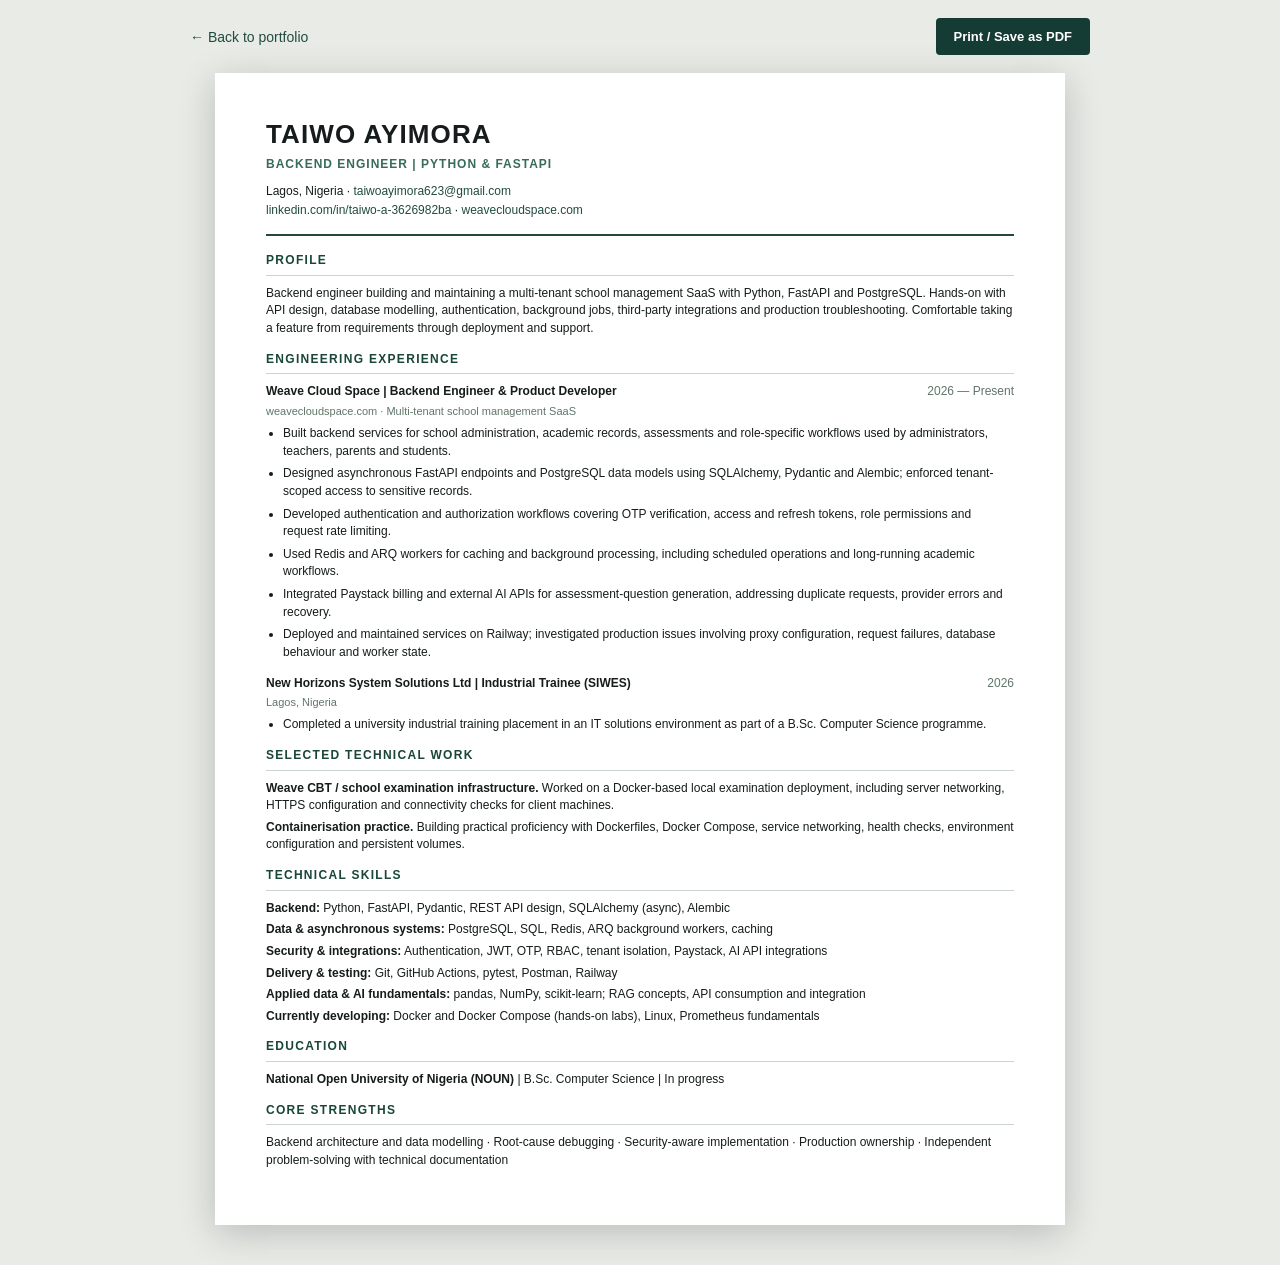
==== resume.html @ b659509c "feat: publish responsive backend engineering portfolio and Pages workflow" ====
<!doctype html>
<html lang="en">
<head><meta charset="utf-8"><meta name="viewport" content="width=device-width, initial-scale=1"><title>Taiwo Ayimora — Résumé</title><meta name="description" content="Résumé of Taiwo Ayimora, backend engineer."><link rel="stylesheet" href="./resume.css"><link rel="icon" type="image/svg+xml" href="./assets/favicon.svg"></head>
<body>
<div class="toolbar"><a href="./index.html">← Back to portfolio</a><button type="button" onclick="window.print()">Print / Save as PDF</button></div>
<main class="sheet">
<header><h1>TAIWO AYIMORA</h1><p class="role">BACKEND ENGINEER | PYTHON & FASTAPI</p><p>Lagos, Nigeria · <a href="mailto:taiwoayimora623@gmail.com">taiwoayimora623@gmail.com</a></p><p><a href="https://www.linkedin.com/in/taiwo-a-3626982ba">linkedin.com/in/taiwo-a-3626982ba</a> · <a href="https://weavecloudspace.com">weavecloudspace.com</a></p></header>
<section><h2>PROFILE</h2><p>Backend engineer building and maintaining a multi-tenant school management SaaS with Python, FastAPI and PostgreSQL. Hands-on with API design, database modelling, authentication, background jobs, third-party integrations and production troubleshooting. Comfortable taking a feature from requirements through deployment and support.</p></section>
<section><h2>ENGINEERING EXPERIENCE</h2><div class="entry-head"><strong>Weave Cloud Space | Backend Engineer & Product Developer</strong><span>2026 — Present</span></div><div class="sub">weavecloudspace.com · Multi-tenant school management SaaS</div><ul>
<li>Built backend services for school administration, academic records, assessments and role-specific workflows used by administrators, teachers, parents and students.</li>
<li>Designed asynchronous FastAPI endpoints and PostgreSQL data models using SQLAlchemy, Pydantic and Alembic; enforced tenant-scoped access to sensitive records.</li>
<li>Developed authentication and authorization workflows covering OTP verification, access and refresh tokens, role permissions and request rate limiting.</li>
<li>Used Redis and ARQ workers for caching and background processing, including scheduled operations and long-running academic workflows.</li>
<li>Integrated Paystack billing and external AI APIs for assessment-question generation, addressing duplicate requests, provider errors and recovery.</li>
<li>Deployed and maintained services on Railway; investigated production issues involving proxy configuration, request failures, database behaviour and worker state.</li>
</ul>
<div class="entry-head"><strong>New Horizons System Solutions Ltd | Industrial Trainee (SIWES)</strong><span>2026</span></div><div class="sub">Lagos, Nigeria</div><ul><li>Completed a university industrial training placement in an IT solutions environment as part of a B.Sc. Computer Science programme.</li></ul>
</section>
<section><h2>SELECTED TECHNICAL WORK</h2><p><strong>Weave CBT / school examination infrastructure.</strong> Worked on a Docker-based local examination deployment, including server networking, HTTPS configuration and connectivity checks for client machines.</p><p><strong>Containerisation practice.</strong> Building practical proficiency with Dockerfiles, Docker Compose, service networking, health checks, environment configuration and persistent volumes.</p></section>
<section><h2>TECHNICAL SKILLS</h2><p><strong>Backend:</strong> Python, FastAPI, Pydantic, REST API design, SQLAlchemy (async), Alembic</p><p><strong>Data & asynchronous systems:</strong> PostgreSQL, SQL, Redis, ARQ background workers, caching</p><p><strong>Security & integrations:</strong> Authentication, JWT, OTP, RBAC, tenant isolation, Paystack, AI API integrations</p><p><strong>Delivery & testing:</strong> Git, GitHub Actions, pytest, Postman, Railway</p><p><strong>Applied data & AI fundamentals:</strong> pandas, NumPy, scikit-learn; RAG concepts, API consumption and integration</p><p><strong>Currently developing:</strong> Docker and Docker Compose (hands-on labs), Linux, Prometheus fundamentals</p></section>
<section><h2>EDUCATION</h2><p><strong>National Open University of Nigeria (NOUN)</strong> | B.Sc. Computer Science | In progress</p></section>
<section><h2>CORE STRENGTHS</h2><p>Backend architecture and data modelling · Root-cause debugging · Security-aware implementation · Production ownership · Independent problem-solving with technical documentation</p></section>
</main></body></html>
---- resume.css ----
*{box-sizing:border-box}body{margin:0;background:#e8ebe6;color:#151c1b;font:12px/1.47 Arial,Helvetica,sans-serif}a{color:#214b41;text-decoration:none}.toolbar{max-width:900px;margin:18px auto;display:flex;align-items:center;justify-content:space-between;font:14px Arial,sans-serif}.toolbar button{background:#143c34;color:#fff;border:0;border-radius:4px;padding:11px 18px;font:600 13px Arial,sans-serif;cursor:pointer}.sheet{width:min(850px,calc(100% - 24px));margin:0 auto 40px;padding:42px 51px;background:#fff;box-shadow:0 8px 35px #0013}.sheet header{border-bottom:2px solid #23483e;padding-bottom:12px;margin-bottom:16px}.sheet h1{font-size:26px;letter-spacing:1.1px;margin:0 0 3px}.sheet .role{color:#396b5a;font-weight:700;letter-spacing:1px;margin-bottom:9px}.sheet header p{margin:2px 0}.sheet section{margin:13px 0}.sheet h2{font-size:12px;letter-spacing:1.3px;border-bottom:1px solid #cbd5ce;padding-bottom:5px;margin:0 0 9px;color:#194639}.sheet p{margin:4px 0}.sheet ul{margin:6px 0 13px;padding-left:17px}.sheet li{margin:0 0 5px}.entry-head{display:flex;justify-content:space-between;gap:15px}.sub{font-size:11px;color:#61756a;margin:2px 0 6px}.entry-head span{white-space:nowrap;color:#61756a}@media print{@page{size:A4;margin:14mm}body{background:white}.toolbar{display:none}.sheet{margin:0;width:100%;padding:0;box-shadow:none;font-size:10.5px}.sheet h1{font-size:24px}.sheet section{margin:10px 0}.sheet ul{margin-bottom:8px}.sheet li{margin-bottom:3px}}@media(max-width:570px){.toolbar{margin:12px 14px}.sheet{padding:26px 20px}.entry-head{display:block}.entry-head span{display:block}}
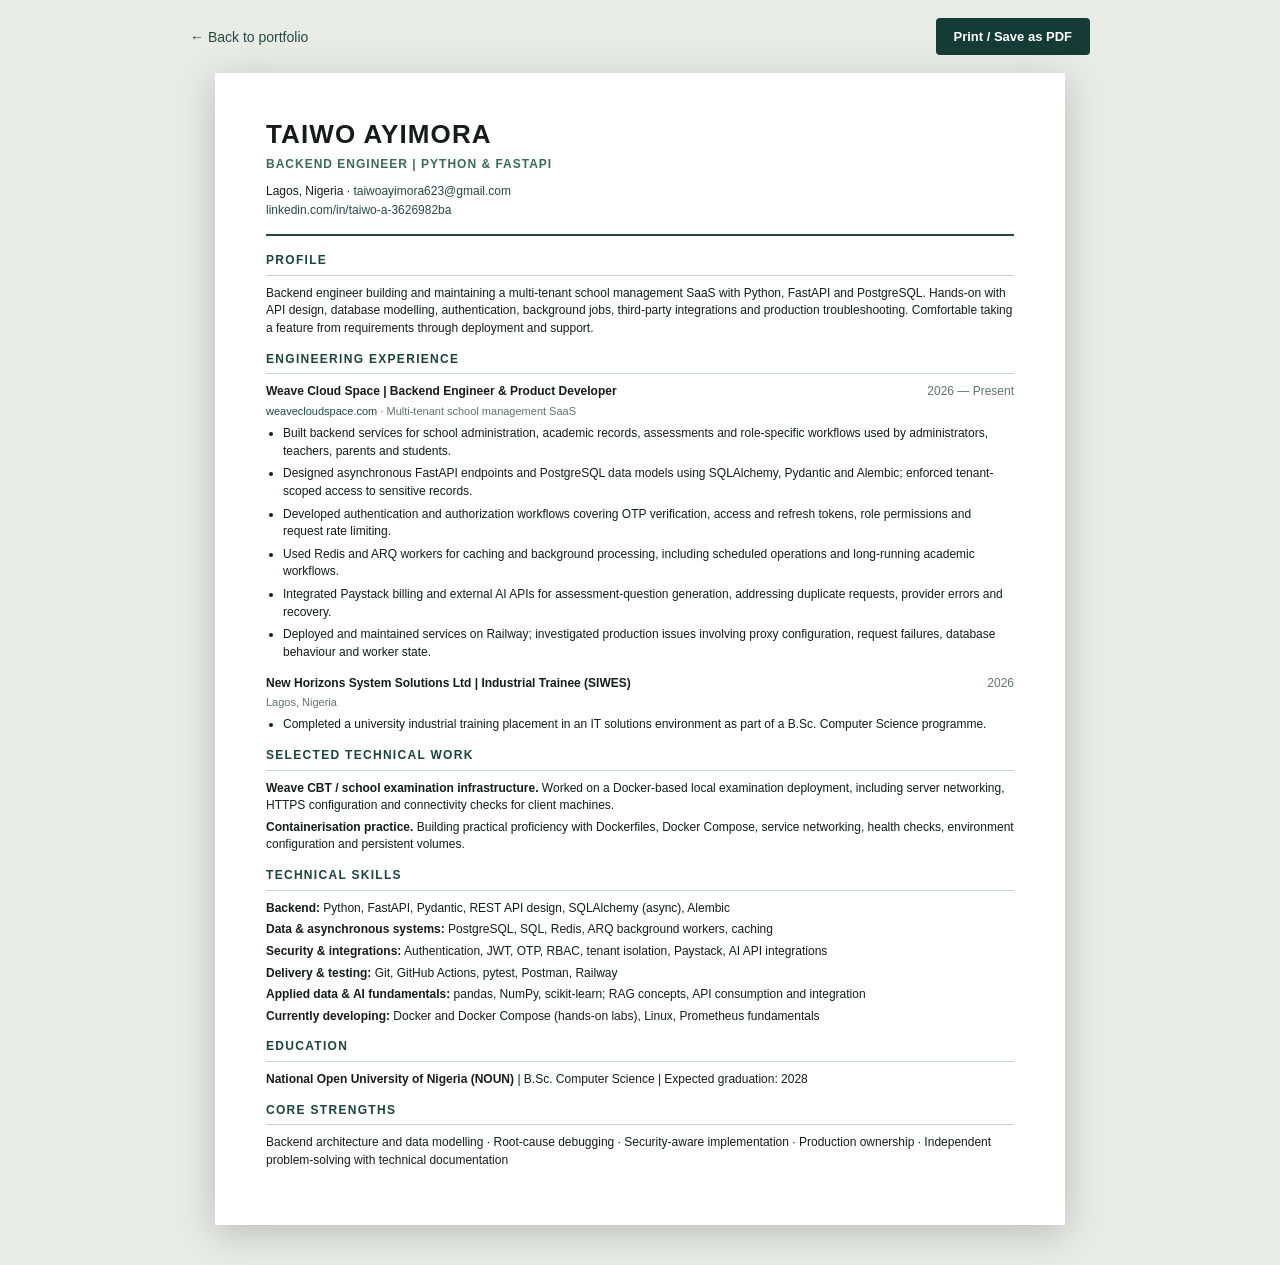
==== commit 94b9d43c: "Refine résumé education and remove duplicate product URL" ====
--- a/resume.html
+++ b/resume.html
@@ -4,9 +4,9 @@
 <body>
 <div class="toolbar"><a href="./index.html">← Back to portfolio</a><button type="button" onclick="window.print()">Print / Save as PDF</button></div>
 <main class="sheet">
-<header><h1>TAIWO AYIMORA</h1><p class="role">BACKEND ENGINEER | PYTHON & FASTAPI</p><p>Lagos, Nigeria · <a href="mailto:taiwoayimora623@gmail.com">taiwoayimora623@gmail.com</a></p><p><a href="https://www.linkedin.com/in/taiwo-a-3626982ba">linkedin.com/in/taiwo-a-3626982ba</a> · <a href="https://weavecloudspace.com">weavecloudspace.com</a></p></header>
+<header><h1>TAIWO AYIMORA</h1><p class="role">BACKEND ENGINEER | PYTHON & FASTAPI</p><p>Lagos, Nigeria · <a href="mailto:taiwoayimora623@gmail.com">taiwoayimora623@gmail.com</a></p><p><a href="https://www.linkedin.com/in/taiwo-a-3626982ba">linkedin.com/in/taiwo-a-3626982ba</a></p></header>
 <section><h2>PROFILE</h2><p>Backend engineer building and maintaining a multi-tenant school management SaaS with Python, FastAPI and PostgreSQL. Hands-on with API design, database modelling, authentication, background jobs, third-party integrations and production troubleshooting. Comfortable taking a feature from requirements through deployment and support.</p></section>
-<section><h2>ENGINEERING EXPERIENCE</h2><div class="entry-head"><strong>Weave Cloud Space | Backend Engineer & Product Developer</strong><span>2026 — Present</span></div><div class="sub">weavecloudspace.com · Multi-tenant school management SaaS</div><ul>
+<section><h2>ENGINEERING EXPERIENCE</h2><div class="entry-head"><strong>Weave Cloud Space | Backend Engineer & Product Developer</strong><span>2026 — Present</span></div><div class="sub"><a href="https://weavecloudspace.com/" target="_blank" rel="noopener noreferrer">weavecloudspace.com</a> · Multi-tenant school management SaaS</div><ul>
 <li>Built backend services for school administration, academic records, assessments and role-specific workflows used by administrators, teachers, parents and students.</li>
 <li>Designed asynchronous FastAPI endpoints and PostgreSQL data models using SQLAlchemy, Pydantic and Alembic; enforced tenant-scoped access to sensitive records.</li>
 <li>Developed authentication and authorization workflows covering OTP verification, access and refresh tokens, role permissions and request rate limiting.</li>
@@ -18,6 +18,6 @@
 </section>
 <section><h2>SELECTED TECHNICAL WORK</h2><p><strong>Weave CBT / school examination infrastructure.</strong> Worked on a Docker-based local examination deployment, including server networking, HTTPS configuration and connectivity checks for client machines.</p><p><strong>Containerisation practice.</strong> Building practical proficiency with Dockerfiles, Docker Compose, service networking, health checks, environment configuration and persistent volumes.</p></section>
 <section><h2>TECHNICAL SKILLS</h2><p><strong>Backend:</strong> Python, FastAPI, Pydantic, REST API design, SQLAlchemy (async), Alembic</p><p><strong>Data & asynchronous systems:</strong> PostgreSQL, SQL, Redis, ARQ background workers, caching</p><p><strong>Security & integrations:</strong> Authentication, JWT, OTP, RBAC, tenant isolation, Paystack, AI API integrations</p><p><strong>Delivery & testing:</strong> Git, GitHub Actions, pytest, Postman, Railway</p><p><strong>Applied data & AI fundamentals:</strong> pandas, NumPy, scikit-learn; RAG concepts, API consumption and integration</p><p><strong>Currently developing:</strong> Docker and Docker Compose (hands-on labs), Linux, Prometheus fundamentals</p></section>
-<section><h2>EDUCATION</h2><p><strong>National Open University of Nigeria (NOUN)</strong> | B.Sc. Computer Science | In progress</p></section>
+<section><h2>EDUCATION</h2><p><strong>National Open University of Nigeria (NOUN)</strong> | B.Sc. Computer Science | Expected graduation: 2028</p></section>
 <section><h2>CORE STRENGTHS</h2><p>Backend architecture and data modelling · Root-cause debugging · Security-aware implementation · Production ownership · Independent problem-solving with technical documentation</p></section>
 </main></body></html>
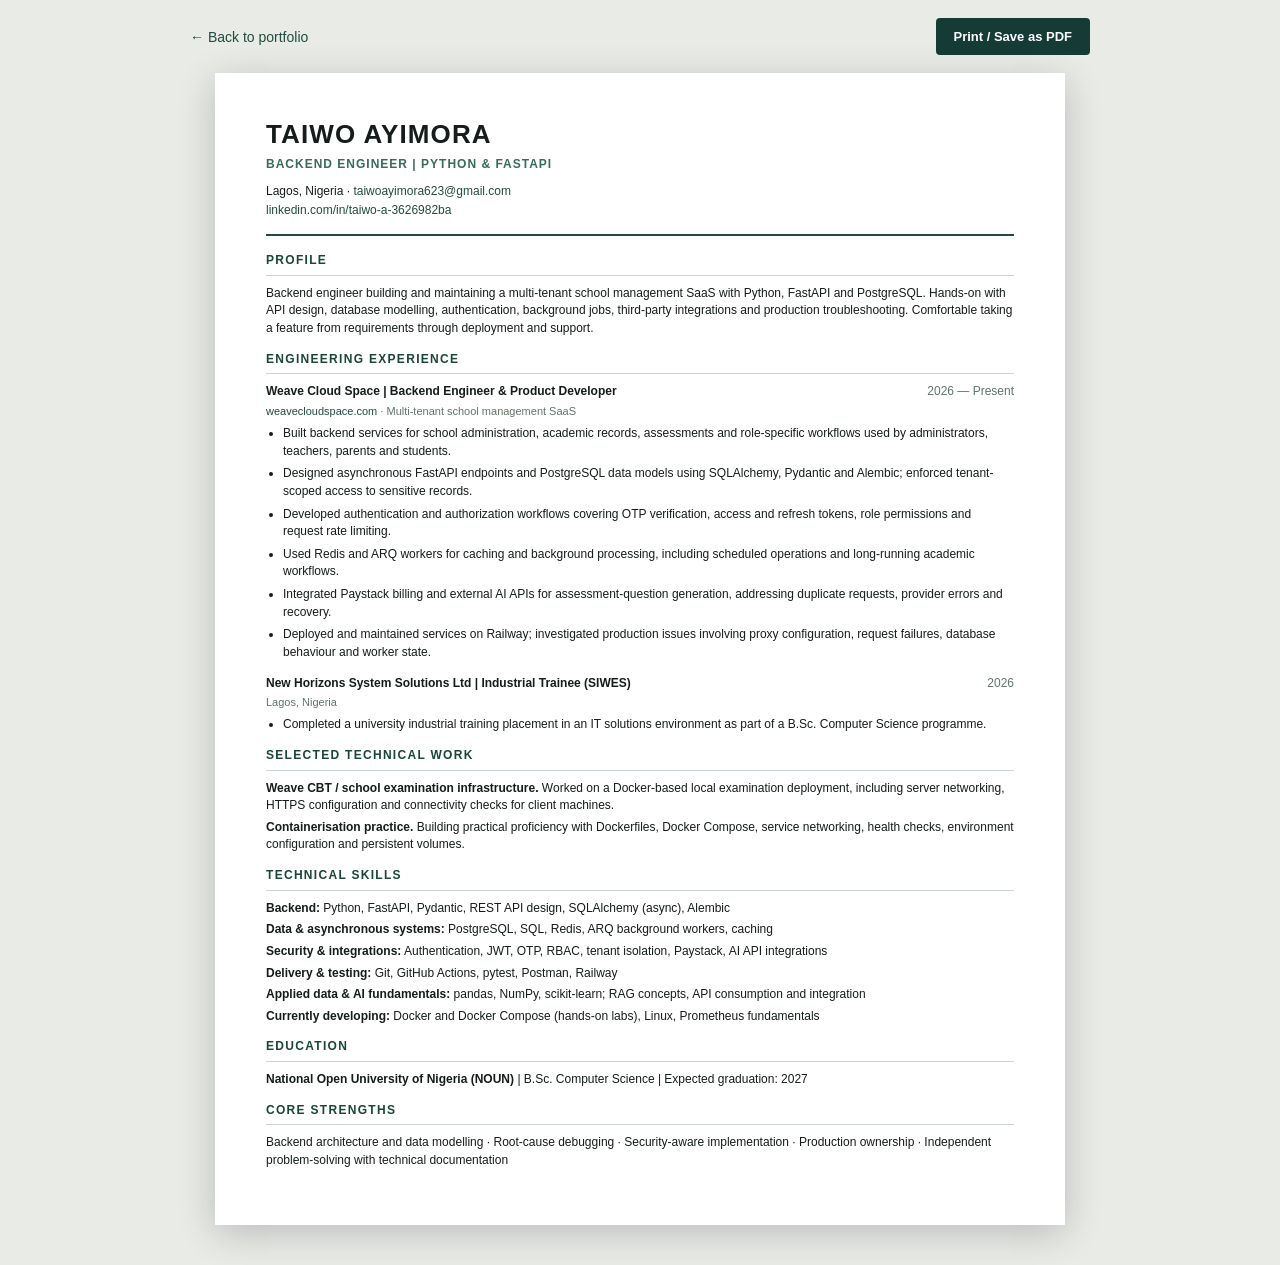
==== commit 3e76ff74: "Correct expected graduation to 2027" ====
--- a/resume.html
+++ b/resume.html
@@ -18,6 +18,6 @@
 </section>
 <section><h2>SELECTED TECHNICAL WORK</h2><p><strong>Weave CBT / school examination infrastructure.</strong> Worked on a Docker-based local examination deployment, including server networking, HTTPS configuration and connectivity checks for client machines.</p><p><strong>Containerisation practice.</strong> Building practical proficiency with Dockerfiles, Docker Compose, service networking, health checks, environment configuration and persistent volumes.</p></section>
 <section><h2>TECHNICAL SKILLS</h2><p><strong>Backend:</strong> Python, FastAPI, Pydantic, REST API design, SQLAlchemy (async), Alembic</p><p><strong>Data & asynchronous systems:</strong> PostgreSQL, SQL, Redis, ARQ background workers, caching</p><p><strong>Security & integrations:</strong> Authentication, JWT, OTP, RBAC, tenant isolation, Paystack, AI API integrations</p><p><strong>Delivery & testing:</strong> Git, GitHub Actions, pytest, Postman, Railway</p><p><strong>Applied data & AI fundamentals:</strong> pandas, NumPy, scikit-learn; RAG concepts, API consumption and integration</p><p><strong>Currently developing:</strong> Docker and Docker Compose (hands-on labs), Linux, Prometheus fundamentals</p></section>
-<section><h2>EDUCATION</h2><p><strong>National Open University of Nigeria (NOUN)</strong> | B.Sc. Computer Science | Expected graduation: 2028</p></section>
+<section><h2>EDUCATION</h2><p><strong>National Open University of Nigeria (NOUN)</strong> | B.Sc. Computer Science | Expected graduation: 2027</p></section>
 <section><h2>CORE STRENGTHS</h2><p>Backend architecture and data modelling · Root-cause debugging · Security-aware implementation · Production ownership · Independent problem-solving with technical documentation</p></section>
 </main></body></html>
